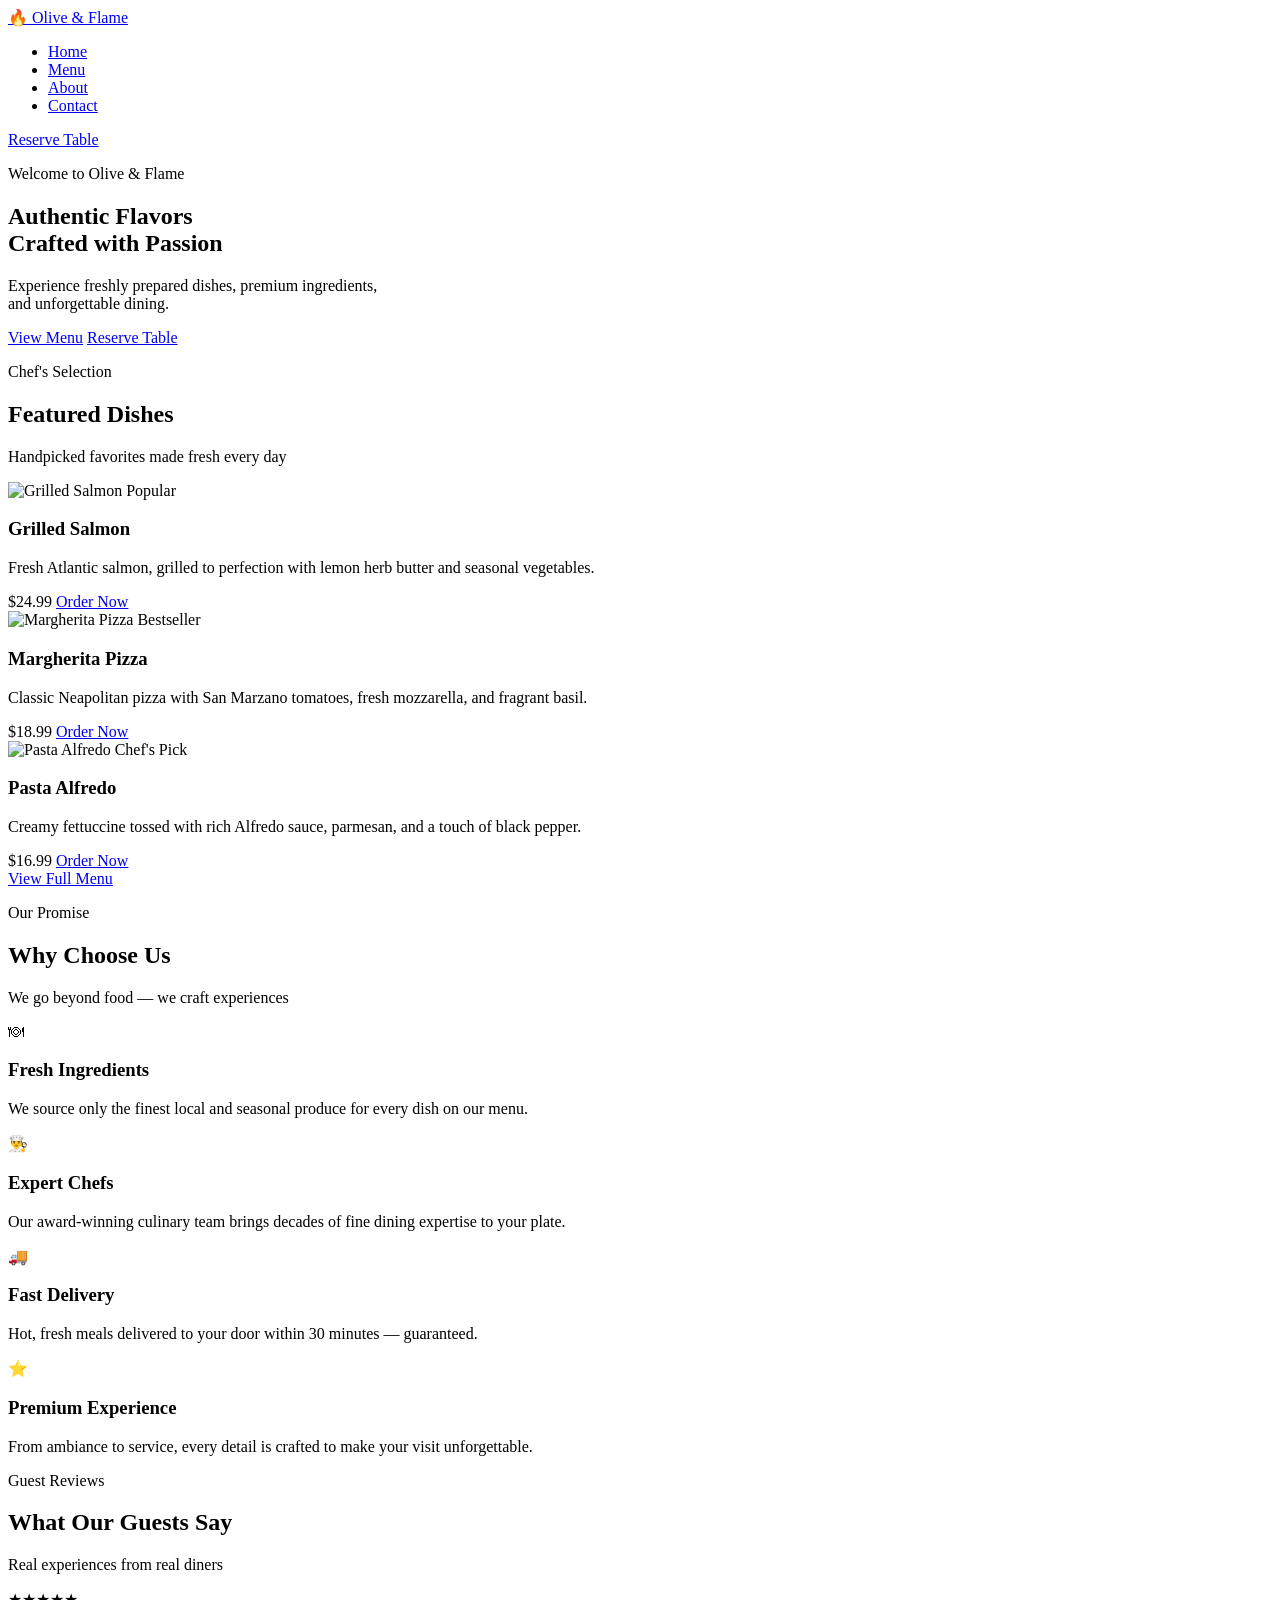
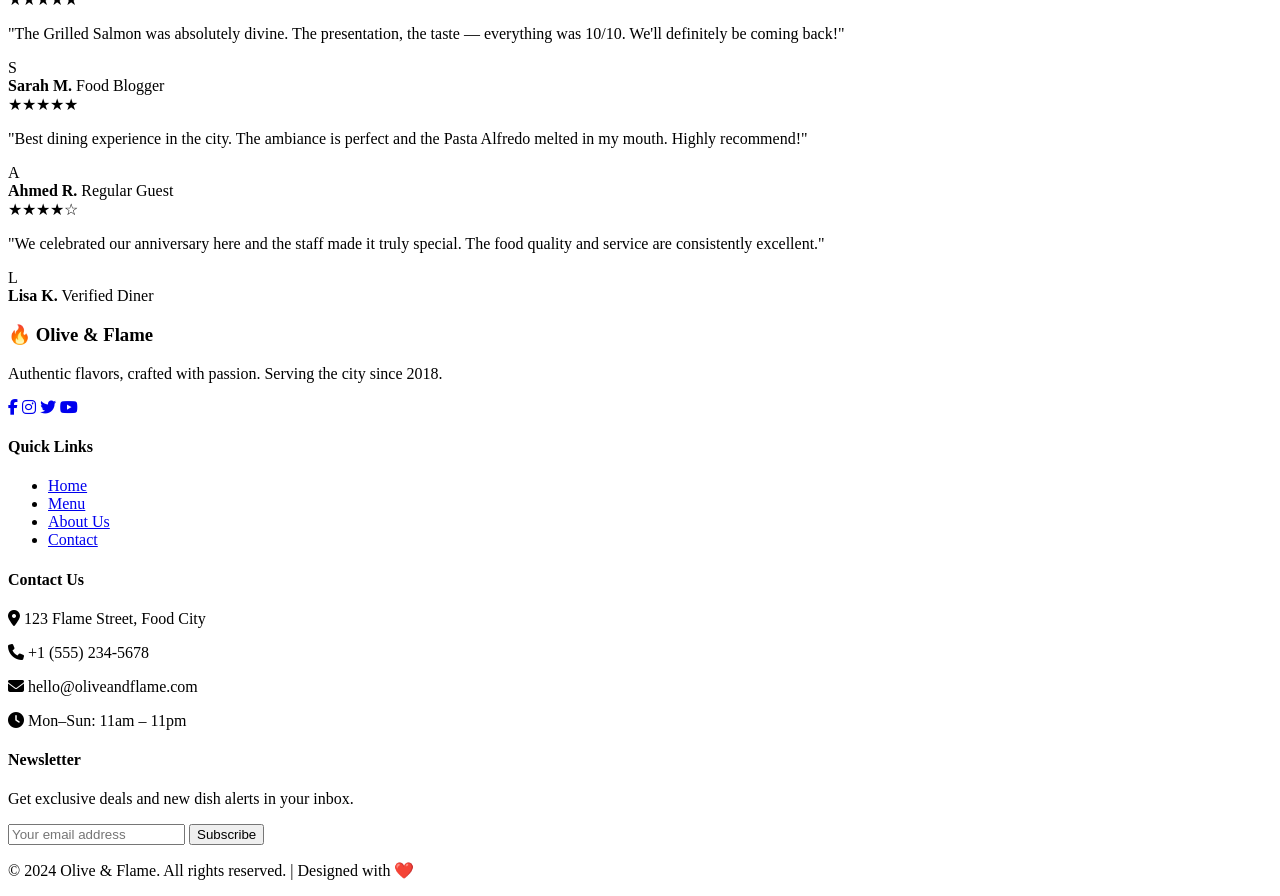
==== index.html @ fad20462 "HTML files of resturaent olive and flame" ====
<!doctype html>
<html lang="en">
  <head>
    <meta charset="UTF-8" />
    <meta name="viewport" content="width=device-width, initial-scale=1.0" />
    <title>Olive & Flame — Authentic Dining Experience</title>

    <!-- Google Fonts -->
    <link rel="preconnect" href="https://fonts.googleapis.com" />
    <link rel="preconnect" href="https://fonts.gstatic.com" crossorigin />
    <link
      href="https://fonts.googleapis.com/css2?family=Playfair+Display:wght@400;600;700&family=Poppins:wght@300;400;500;600&display=swap"
      rel="stylesheet"
    />

    <!-- Font Awesome for icons -->
    <link
      rel="stylesheet"
      href="https://cdnjs.cloudflare.com/ajax/libs/font-awesome/6.5.0/css/all.min.css"
    />

    <!--CSS file -->
    <link rel="stylesheet" href="css/style.css" />
  </head>
  <body>
    <!-- navbar -->
    <nav class="navbar">
      <div class="nav-container">
        <!-- Logo -->
        <a href="index.html" class="logo"> 🔥 Olive <span>&</span> Flame </a>

        <!-- Desktop Nav Links -->
        <ul class="nav-links" id="navLinks">
          <li><a href="index.html" class="active">Home</a></li>
          <li><a href="menu.html">Menu</a></li>
          <li><a href="about.html">About</a></li>
          <li><a href="about.html#contact">Contact</a></li>
        </ul>

        <!-- Reserve Button (desktop) -->
        <a href="about.html#contact" class="btn-reserve">Reserve Table</a>

        <!-- Hamburger Icon (mobile only) -->
        <div class="hamburger" id="hamburger">
          <span></span>
          <span></span>
          <span></span>
        </div>
      </div>
    </nav>
    <!-- end of navbar -->

    <!-- herosection -->
    <section class="hero">
      <div class="hero-overlay"></div>
      <div class="hero-content">
        <p class="hero-eyebrow">Welcome to Olive & Flame</p>
        <h1>Authentic Flavors<br />Crafted with Passion</h1>
        <p class="hero-sub">
          Experience freshly prepared dishes, premium ingredients,<br />
          and unforgettable dining.
        </p>
        <div class="hero-buttons">
          <a href="menu.html" class="btn-primary">View Menu</a>
          <a href="about.html#contact" class="btn-secondary">Reserve Table</a>
        </div>
      </div>
    </section>
    <!-- =end of herosection -->

    <!-- dishes -->
    <section class="featured-dishes">
      <div class="container">
        <div class="section-header">
          <p class="section-label">Chef's Selection</p>
          <h2>Featured Dishes</h2>
          <p class="section-sub">Handpicked favorites made fresh every day</p>
        </div>

        <div class="dishes-grid">
          <!-- Card 1 -->
          <div class="dish-card">
            <div class="dish-img-wrap">
              <img
                src="https://images.unsplash.com/photo-1467003909585-2f8a72700288?w=600"
                alt="Grilled Salmon"
              />
              <span class="dish-tag">Popular</span>
            </div>
            <div class="dish-info">
              <h3>Grilled Salmon</h3>
              <p>
                Fresh Atlantic salmon, grilled to perfection with lemon herb
                butter and seasonal vegetables.
              </p>
              <div class="dish-footer">
                <span class="price">$24.99</span>
                <a href="menu.html" class="btn-small">Order Now</a>
              </div>
            </div>
          </div>

          <!-- Card 2 -->
          <div class="dish-card">
            <div class="dish-img-wrap">
              <img
                src="https://images.unsplash.com/photo-1574071318508-1cdbab80d002?w=600"
                alt="Margherita Pizza"
              />
              <span class="dish-tag">Bestseller</span>
            </div>
            <div class="dish-info">
              <h3>Margherita Pizza</h3>
              <p>
                Classic Neapolitan pizza with San Marzano tomatoes, fresh
                mozzarella, and fragrant basil.
              </p>
              <div class="dish-footer">
                <span class="price">$18.99</span>
                <a href="menu.html" class="btn-small">Order Now</a>
              </div>
            </div>
          </div>

          <!-- Card 3 -->
          <div class="dish-card">
            <div class="dish-img-wrap">
              <img
                src="https://images.unsplash.com/photo-1555949258-eb67b1ef0ceb?w=600"
                alt="Pasta Alfredo"
              />
              <span class="dish-tag">Chef's Pick</span>
            </div>
            <div class="dish-info">
              <h3>Pasta Alfredo</h3>
              <p>
                Creamy fettuccine tossed with rich Alfredo sauce, parmesan, and
                a touch of black pepper.
              </p>
              <div class="dish-footer">
                <span class="price">$16.99</span>
                <a href="menu.html" class="btn-small">Order Now</a>
              </div>
            </div>
          </div>
        </div>
        <!-- end dishes-grid -->

        <div class="center-btn">
          <a href="menu.html" class="btn-primary">View Full Menu</a>
        </div>
      </div>
    </section>
    <!--end of dishes -->

    <!-- choose -->
    <section class="why-us">
      <div class="container">
        <div class="section-header">
          <p class="section-label">Our Promise</p>
          <h2>Why Choose Us</h2>
          <p class="section-sub">We go beyond food — we craft experiences</p>
        </div>

        <div class="features-grid">
          <div class="feature-card">
            <div class="feature-icon">🍽</div>
            <h3>Fresh Ingredients</h3>
            <p>
              We source only the finest local and seasonal produce for every
              dish on our menu.
            </p>
          </div>

          <div class="feature-card">
            <div class="feature-icon">👨‍🍳</div>
            <h3>Expert Chefs</h3>
            <p>
              Our award-winning culinary team brings decades of fine dining
              expertise to your plate.
            </p>
          </div>

          <div class="feature-card">
            <div class="feature-icon">🚚</div>
            <h3>Fast Delivery</h3>
            <p>
              Hot, fresh meals delivered to your door within 30 minutes —
              guaranteed.
            </p>
          </div>

          <div class="feature-card">
            <div class="feature-icon">⭐</div>
            <h3>Premium Experience</h3>
            <p>
              From ambiance to service, every detail is crafted to make your
              visit unforgettable.
            </p>
          </div>
        </div>
      </div>
    </section>
    <!-- end of choose us -->

    <!-- ========== TESTIMONIALS ========== -->
    <section class="testimonials">
      <div class="container">
        <div class="section-header">
          <p class="section-label">Guest Reviews</p>
          <h2>What Our Guests Say</h2>
          <p class="section-sub">Real experiences from real diners</p>
        </div>

        <div class="reviews-grid">
          <div class="review-card">
            <div class="stars">★★★★★</div>
            <p>
              "The Grilled Salmon was absolutely divine. The presentation, the
              taste — everything was 10/10. We'll definitely be coming back!"
            </p>
            <div class="reviewer">
              <div class="reviewer-avatar">S</div>
              <div>
                <strong>Sarah M.</strong>
                <span>Food Blogger</span>
              </div>
            </div>
          </div>

          <div class="review-card">
            <div class="stars">★★★★★</div>
            <p>
              "Best dining experience in the city. The ambiance is perfect and
              the Pasta Alfredo melted in my mouth. Highly recommend!"
            </p>
            <div class="reviewer">
              <div class="reviewer-avatar">A</div>
              <div>
                <strong>Ahmed R.</strong>
                <span>Regular Guest</span>
              </div>
            </div>
          </div>

          <div class="review-card">
            <div class="stars">★★★★☆</div>
            <p>
              "We celebrated our anniversary here and the staff made it truly
              special. The food quality and service are consistently excellent."
            </p>
            <div class="reviewer">
              <div class="reviewer-avatar">L</div>
              <div>
                <strong>Lisa K.</strong>
                <span>Verified Diner</span>
              </div>
            </div>
          </div>
        </div>
      </div>
    </section>
    <!-- ========== END TESTIMONIALS ========== -->

    <!-- ========== FOOTER ========== -->
    <footer class="footer">
      <div class="container">
        <div class="footer-grid">
          <!-- Brand -->
          <div class="footer-brand">
            <h3>🔥 Olive & Flame</h3>
            <p>
              Authentic flavors, crafted with passion. Serving the city since
              2018.
            </p>
            <div class="social-icons">
              <a href="#"><i class="fab fa-facebook-f"></i></a>
              <a href="#"><i class="fab fa-instagram"></i></a>
              <a href="#"><i class="fab fa-twitter"></i></a>
              <a href="#"><i class="fab fa-youtube"></i></a>
            </div>
          </div>

          <!-- Quick Links -->
          <div class="footer-links">
            <h4>Quick Links</h4>
            <ul>
              <li><a href="index.html">Home</a></li>
              <li><a href="menu.html">Menu</a></li>
              <li><a href="about.html">About Us</a></li>
              <li><a href="about.html#contact">Contact</a></li>
            </ul>
          </div>

          <!-- Contact Info -->
          <div class="footer-contact">
            <h4>Contact Us</h4>
            <p>
              <i class="fas fa-map-marker-alt"></i> 123 Flame Street, Food City
            </p>
            <p><i class="fas fa-phone"></i> +1 (555) 234-5678</p>
            <p><i class="fas fa-envelope"></i> hello@oliveandflame.com</p>
            <p><i class="fas fa-clock"></i> Mon–Sun: 11am – 11pm</p>
          </div>

          <!-- Newsletter -->
          <div class="footer-newsletter">
            <h4>Newsletter</h4>
            <p>Get exclusive deals and new dish alerts in your inbox.</p>
            <div class="newsletter-form">
              <input type="email" placeholder="Your email address" />
              <button>Subscribe</button>
            </div>
          </div>
        </div>
        <!-- end footer-grid -->

        <div class="footer-bottom">
          <p>© 2024 Olive & Flame. All rights reserved. | Designed with ❤️</p>
        </div>
      </div>
    </footer>
    <!--  END FOOTER  -->

    <!-- JavaScript file -->
    <script src="js/script.js"></script>
  </body>
</html>
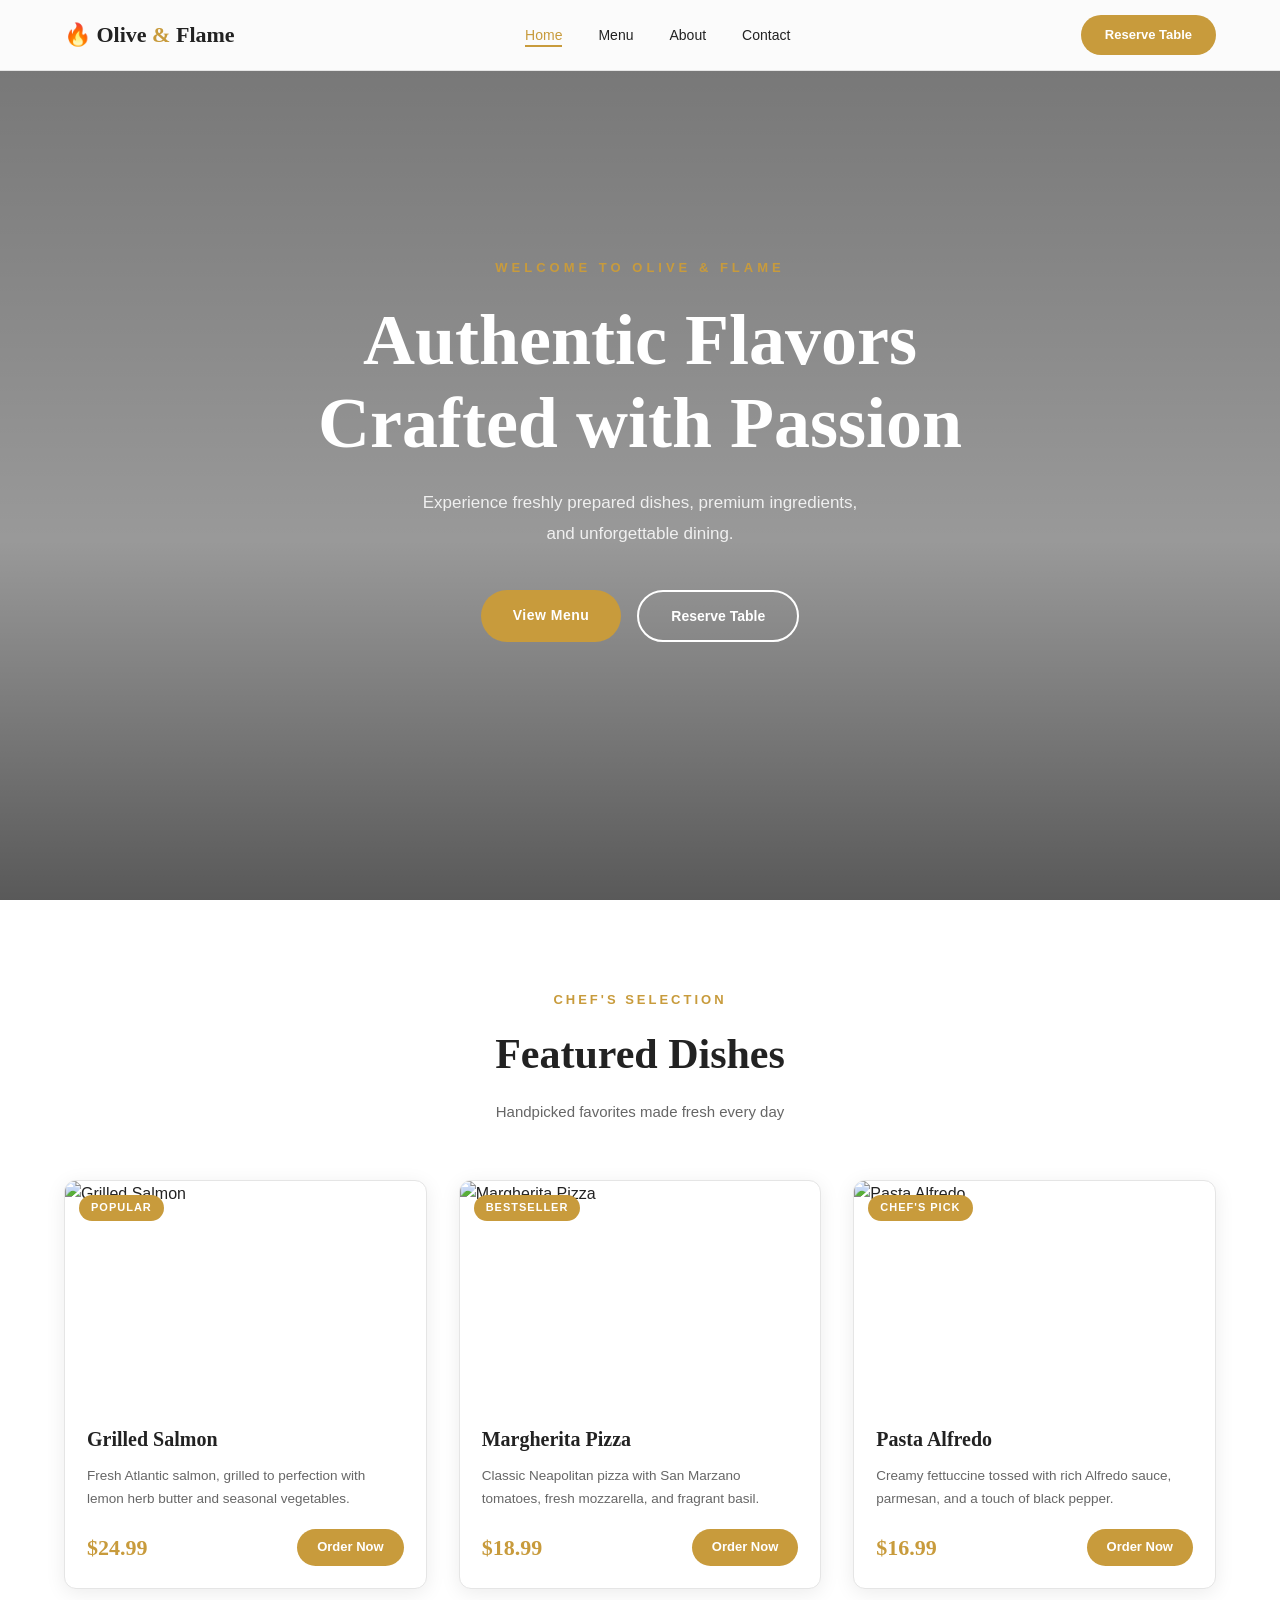
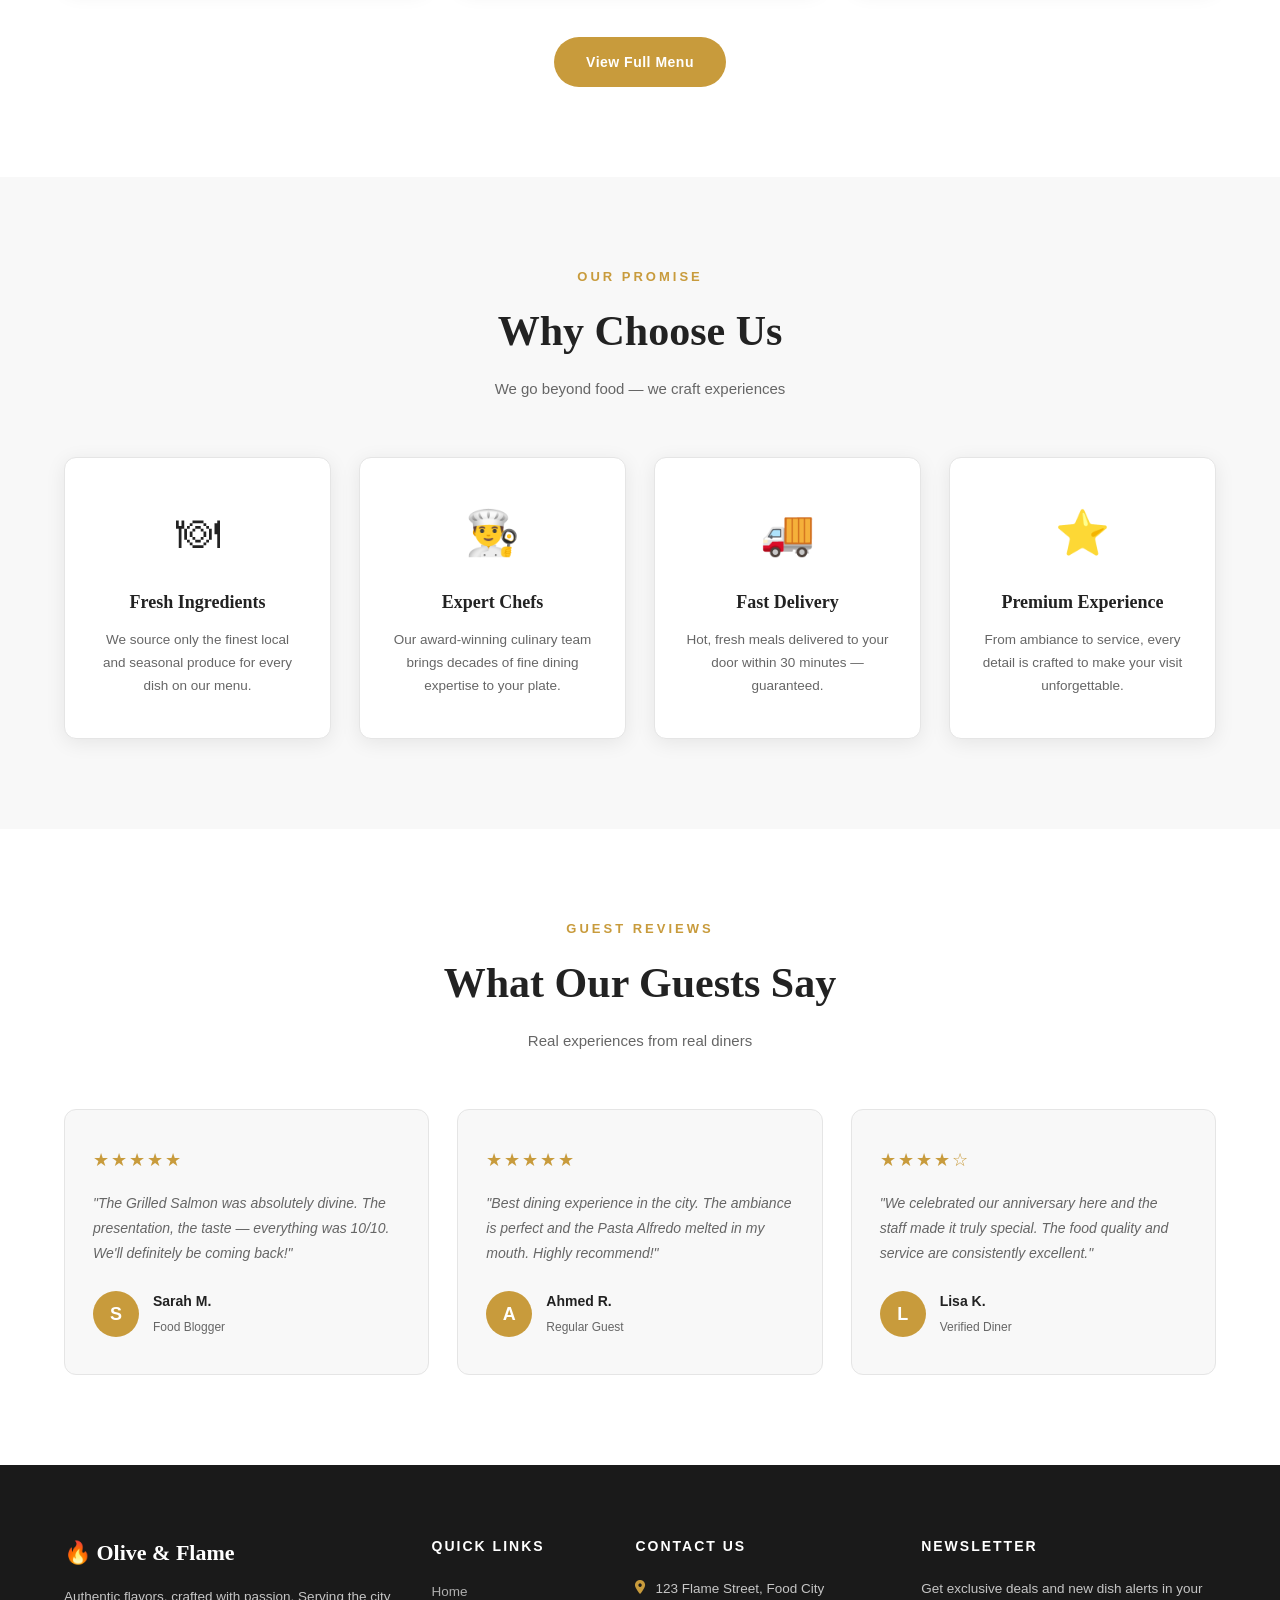
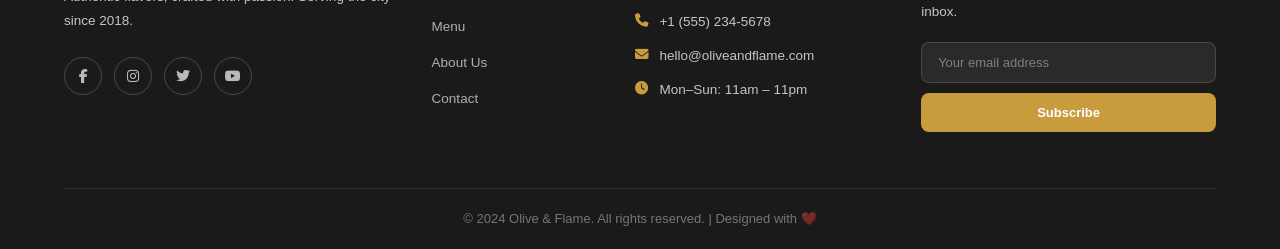
==== commit 70615864: "html files" ====
--- a/index.html
+++ b/index.html
@@ -20,7 +20,7 @@
     />
 
     <!--CSS file -->
-    <link rel="stylesheet" href="css/style.css" />
+    <link rel="stylesheet" href="style.css" />
   </head>
   <body>
     <!-- navbar -->
--- a/style.css
+++ b/style.css
@@ -0,0 +1,1439 @@
+/* ========================================
+   OLIVE & FLAME — style.css
+   ======================================== */
+
+/* ---- CSS VARIABLES (Color & Font Tokens) ---- */
+:root {
+  --white: #ffffff;
+  --bg-light: #f8f8f8;
+  --dark: #222222;
+  --gray: #666666;
+  --border: #e5e5e5;
+  --gold: #c89b3c;
+  --gold-dark: #a07828;
+  --font-head: "Playfair Display", serif;
+  --font-body: "Poppins", sans-serif;
+  --shadow: 0 4px 20px rgba(0, 0, 0, 0.08);
+  --radius: 12px;
+  --transition: all 0.3s ease;
+}
+
+/* ---- RESET & BASE ---- */
+*,
+*::before,
+*::after {
+  margin: 0;
+  padding: 0;
+  box-sizing: border-box;
+}
+
+html {
+  scroll-behavior: smooth;
+}
+
+body {
+  font-family: var(--font-body);
+  color: var(--dark);
+  background-color: var(--white);
+  line-height: 1.6;
+  font-size: 16px;
+}
+
+a {
+  text-decoration: none;
+  color: inherit;
+}
+
+ul {
+  list-style: none;
+}
+
+img {
+  width: 100%;
+  display: block;
+  object-fit: cover;
+}
+
+/* ---- REUSABLE CONTAINER ---- */
+.container {
+  max-width: 1200px;
+  margin: 0 auto;
+  padding: 0 24px;
+}
+
+/* ---- SECTION SPACING ---- */
+section {
+  padding: 90px 0;
+}
+
+/* ---- SECTION HEADER (reused in every section) ---- */
+.section-header {
+  text-align: center;
+  margin-bottom: 56px;
+}
+
+.section-label {
+  font-family: var(--font-body);
+  font-size: 13px;
+  font-weight: 600;
+  letter-spacing: 3px;
+  text-transform: uppercase;
+  color: var(--gold);
+  margin-bottom: 10px;
+}
+
+.section-header h2 {
+  font-family: var(--font-head);
+  font-size: clamp(28px, 4vw, 42px);
+  font-weight: 700;
+  color: var(--dark);
+  margin-bottom: 12px;
+}
+
+.section-sub {
+  font-size: 15px;
+  color: var(--gray);
+  max-width: 500px;
+  margin: 0 auto;
+}
+
+/* ---- BUTTONS ---- */
+.btn-primary {
+  display: inline-block;
+  background-color: var(--gold);
+  color: var(--white);
+  padding: 14px 32px;
+  border-radius: 50px;
+  font-family: var(--font-body);
+  font-size: 14px;
+  font-weight: 600;
+  letter-spacing: 0.5px;
+  transition: var(--transition);
+}
+
+.btn-primary:hover {
+  background-color: var(--gold-dark);
+  transform: translateY(-2px);
+  box-shadow: 0 8px 24px rgba(200, 155, 60, 0.35);
+}
+
+.btn-secondary {
+  display: inline-block;
+  background-color: transparent;
+  color: var(--white);
+  padding: 13px 32px;
+  border-radius: 50px;
+  border: 2px solid var(--white);
+  font-family: var(--font-body);
+  font-size: 14px;
+  font-weight: 600;
+  transition: var(--transition);
+}
+
+.btn-secondary:hover {
+  background-color: var(--white);
+  color: var(--dark);
+  transform: translateY(-2px);
+}
+
+.btn-small {
+  display: inline-block;
+  background-color: var(--gold);
+  color: var(--white);
+  padding: 8px 20px;
+  border-radius: 50px;
+  font-size: 13px;
+  font-weight: 600;
+  transition: var(--transition);
+}
+
+.btn-small:hover {
+  background-color: var(--gold-dark);
+  transform: translateY(-1px);
+}
+
+.center-btn {
+  text-align: center;
+  margin-top: 48px;
+}
+
+/* ============================================================
+   NAVBAR
+   ============================================================ */
+.navbar {
+  position: fixed;
+  top: 0;
+  left: 0;
+  width: 100%;
+  z-index: 1000;
+  background-color: rgba(255, 255, 255, 0.97);
+  backdrop-filter: blur(10px);
+  border-bottom: 1px solid var(--border);
+  transition: var(--transition);
+}
+
+.nav-container {
+  max-width: 1200px;
+  margin: 0 auto;
+  padding: 0 24px;
+  height: 70px;
+  display: flex;
+  align-items: center;
+  justify-content: space-between;
+}
+
+/* Logo */
+.logo {
+  font-family: var(--font-head);
+  font-size: 22px;
+  font-weight: 700;
+  color: var(--dark);
+}
+
+.logo span {
+  color: var(--gold);
+}
+
+/* Desktop nav links */
+.nav-links {
+  display: flex;
+  align-items: center;
+  gap: 36px;
+}
+
+.nav-links a {
+  font-size: 14px;
+  font-weight: 500;
+  color: var(--dark);
+  position: relative;
+  padding-bottom: 4px;
+  transition: var(--transition);
+}
+
+.nav-links a::after {
+  content: "";
+  position: absolute;
+  bottom: 0;
+  left: 0;
+  width: 0;
+  height: 2px;
+  background-color: var(--gold);
+  transition: var(--transition);
+}
+
+.nav-links a:hover,
+.nav-links a.active {
+  color: var(--gold);
+}
+
+.nav-links a:hover::after,
+.nav-links a.active::after {
+  width: 100%;
+}
+
+/* Reserve button in navbar */
+.btn-reserve {
+  background-color: var(--gold);
+  color: var(--white);
+  padding: 10px 24px;
+  border-radius: 50px;
+  font-size: 13px;
+  font-weight: 600;
+  transition: var(--transition);
+}
+
+.btn-reserve:hover {
+  background-color: var(--gold-dark);
+  transform: translateY(-1px);
+}
+
+/* Hamburger */
+.hamburger {
+  display: none;
+  flex-direction: column;
+  gap: 5px;
+  cursor: pointer;
+  padding: 4px;
+}
+
+.hamburger span {
+  display: block;
+  width: 25px;
+  height: 2px;
+  background-color: var(--dark);
+  border-radius: 2px;
+  transition: var(--transition);
+}
+
+/* Hamburger animation when open */
+.hamburger.open span:nth-child(1) {
+  transform: translateY(7px) rotate(45deg);
+}
+.hamburger.open span:nth-child(2) {
+  opacity: 0;
+}
+.hamburger.open span:nth-child(3) {
+  transform: translateY(-7px) rotate(-45deg);
+}
+
+/* ============================================================
+   HERO SECTION
+   ============================================================ */
+.hero {
+  position: relative;
+  min-height: 100vh;
+  display: flex;
+  align-items: center;
+  justify-content: center;
+  text-align: center;
+
+  /* Background image — Unsplash restaurant photo */
+  background-image: url("https://images.unsplash.com/photo-1517248135467-4c7edcad34c4?w=1600");
+  background-size: cover;
+  background-position: center;
+  background-attachment: fixed;
+}
+
+.hero-overlay {
+  position: absolute;
+  inset: 0;
+  background: linear-gradient(
+    to bottom,
+    rgba(0, 0, 0, 0.55) 0%,
+    rgba(0, 0, 0, 0.4) 60%,
+    rgba(0, 0, 0, 0.65) 100%
+  );
+}
+
+.hero-content {
+  position: relative;
+  z-index: 1;
+  padding: 0 24px;
+  max-width: 780px;
+  margin: 0 auto;
+}
+
+.hero-eyebrow {
+  font-size: 13px;
+  font-weight: 600;
+  letter-spacing: 4px;
+  text-transform: uppercase;
+  color: var(--gold);
+  margin-bottom: 20px;
+}
+
+.hero-content h1 {
+  font-family: var(--font-head);
+  font-size: clamp(36px, 6vw, 72px);
+  font-weight: 700;
+  color: var(--white);
+  line-height: 1.15;
+  margin-bottom: 24px;
+}
+
+.hero-sub {
+  font-size: clamp(14px, 2vw, 17px);
+  color: rgba(255, 255, 255, 0.85);
+  margin-bottom: 40px;
+  line-height: 1.8;
+}
+
+.hero-buttons {
+  display: flex;
+  gap: 16px;
+  justify-content: center;
+  flex-wrap: wrap;
+}
+
+/* ============================================================
+   FEATURED DISHES
+   ============================================================ */
+.featured-dishes {
+  background-color: var(--white);
+}
+
+.dishes-grid {
+  display: grid;
+  grid-template-columns: repeat(3, 1fr);
+  gap: 32px;
+}
+
+/* Dish Card */
+.dish-card {
+  background-color: var(--white);
+  border-radius: var(--radius);
+  border: 1px solid var(--border);
+  overflow: hidden;
+  box-shadow: var(--shadow);
+  transition: var(--transition);
+}
+
+.dish-card:hover {
+  transform: translateY(-6px);
+  box-shadow: 0 16px 40px rgba(0, 0, 0, 0.12);
+}
+
+.dish-img-wrap {
+  position: relative;
+  height: 220px;
+  overflow: hidden;
+}
+
+.dish-img-wrap img {
+  height: 100%;
+  transition: transform 0.5s ease;
+}
+
+.dish-card:hover .dish-img-wrap img {
+  transform: scale(1.06);
+}
+
+.dish-tag {
+  position: absolute;
+  top: 14px;
+  left: 14px;
+  background-color: var(--gold);
+  color: var(--white);
+  font-size: 11px;
+  font-weight: 600;
+  letter-spacing: 1px;
+  text-transform: uppercase;
+  padding: 4px 12px;
+  border-radius: 50px;
+}
+
+.dish-info {
+  padding: 22px;
+}
+
+.dish-info h3 {
+  font-family: var(--font-head);
+  font-size: 20px;
+  font-weight: 600;
+  margin-bottom: 10px;
+  color: var(--dark);
+}
+
+.dish-info p {
+  font-size: 13.5px;
+  color: var(--gray);
+  line-height: 1.7;
+  margin-bottom: 18px;
+}
+
+.dish-footer {
+  display: flex;
+  align-items: center;
+  justify-content: space-between;
+}
+
+.price {
+  font-family: var(--font-head);
+  font-size: 22px;
+  font-weight: 700;
+  color: var(--gold);
+}
+
+/* ============================================================
+   WHY CHOOSE US
+   ============================================================ */
+.why-us {
+  background-color: var(--bg-light);
+}
+
+.features-grid {
+  display: grid;
+  grid-template-columns: repeat(4, 1fr);
+  gap: 28px;
+}
+
+.feature-card {
+  background-color: var(--white);
+  border-radius: var(--radius);
+  border: 1px solid var(--border);
+  padding: 40px 28px;
+  text-align: center;
+  transition: var(--transition);
+  box-shadow: var(--shadow);
+}
+
+.feature-card:hover {
+  transform: translateY(-5px);
+  border-color: var(--gold);
+  box-shadow: 0 12px 32px rgba(200, 155, 60, 0.15);
+}
+
+.feature-icon {
+  font-size: 44px;
+  margin-bottom: 20px;
+  display: block;
+}
+
+.feature-card h3 {
+  font-family: var(--font-head);
+  font-size: 18px;
+  font-weight: 600;
+  margin-bottom: 12px;
+  color: var(--dark);
+}
+
+.feature-card p {
+  font-size: 13.5px;
+  color: var(--gray);
+  line-height: 1.7;
+}
+
+/* ============================================================
+   TESTIMONIALS
+   ============================================================ */
+.testimonials {
+  background-color: var(--white);
+}
+
+.reviews-grid {
+  display: grid;
+  grid-template-columns: repeat(3, 1fr);
+  gap: 28px;
+}
+
+.review-card {
+  background-color: var(--bg-light);
+  border-radius: var(--radius);
+  border: 1px solid var(--border);
+  padding: 36px 28px;
+  transition: var(--transition);
+}
+
+.review-card:hover {
+  box-shadow: 0 10px 30px rgba(0, 0, 0, 0.08);
+  transform: translateY(-4px);
+}
+
+.stars {
+  color: var(--gold);
+  font-size: 18px;
+  letter-spacing: 2px;
+  margin-bottom: 16px;
+}
+
+.review-card p {
+  font-size: 14px;
+  color: var(--gray);
+  line-height: 1.8;
+  font-style: italic;
+  margin-bottom: 24px;
+}
+
+.reviewer {
+  display: flex;
+  align-items: center;
+  gap: 14px;
+}
+
+.reviewer-avatar {
+  width: 46px;
+  height: 46px;
+  border-radius: 50%;
+  background-color: var(--gold);
+  color: var(--white);
+  font-weight: 700;
+  font-size: 18px;
+  display: flex;
+  align-items: center;
+  justify-content: center;
+  flex-shrink: 0;
+}
+
+.reviewer strong {
+  display: block;
+  font-size: 14px;
+  font-weight: 600;
+  color: var(--dark);
+}
+
+.reviewer span {
+  font-size: 12px;
+  color: var(--gray);
+}
+
+/* ============================================================
+   FOOTER
+   ============================================================ */
+.footer {
+  background-color: #1a1a1a;
+  color: rgba(255, 255, 255, 0.75);
+  padding: 70px 0 0;
+}
+
+.footer-grid {
+  display: grid;
+  grid-template-columns: 2fr 1fr 1.5fr 1.8fr;
+  gap: 40px;
+  padding-bottom: 56px;
+  border-bottom: 1px solid rgba(255, 255, 255, 0.1);
+}
+
+/* Brand column */
+.footer-brand h3 {
+  font-family: var(--font-head);
+  font-size: 22px;
+  color: var(--white);
+  margin-bottom: 14px;
+}
+
+.footer-brand p {
+  font-size: 13.5px;
+  line-height: 1.8;
+  margin-bottom: 24px;
+}
+
+.social-icons {
+  display: flex;
+  gap: 12px;
+}
+
+.social-icons a {
+  width: 38px;
+  height: 38px;
+  border-radius: 50%;
+  border: 1px solid rgba(255, 255, 255, 0.2);
+  display: flex;
+  align-items: center;
+  justify-content: center;
+  font-size: 14px;
+  color: rgba(255, 255, 255, 0.7);
+  transition: var(--transition);
+}
+
+.social-icons a:hover {
+  background-color: var(--gold);
+  border-color: var(--gold);
+  color: var(--white);
+  transform: translateY(-2px);
+}
+
+/* Links column */
+.footer-links h4,
+.footer-contact h4,
+.footer-newsletter h4 {
+  font-family: var(--font-body);
+  font-size: 14px;
+  font-weight: 600;
+  letter-spacing: 2px;
+  text-transform: uppercase;
+  color: var(--white);
+  margin-bottom: 20px;
+}
+
+.footer-links ul {
+  display: flex;
+  flex-direction: column;
+  gap: 10px;
+}
+
+.footer-links a {
+  font-size: 13.5px;
+  color: rgba(255, 255, 255, 0.65);
+  transition: var(--transition);
+}
+
+.footer-links a:hover {
+  color: var(--gold);
+  padding-left: 6px;
+}
+
+/* Contact column */
+.footer-contact p {
+  font-size: 13.5px;
+  margin-bottom: 12px;
+  display: flex;
+  align-items: flex-start;
+  gap: 10px;
+}
+
+.footer-contact i {
+  color: var(--gold);
+  margin-top: 3px;
+  flex-shrink: 0;
+}
+
+/* Newsletter column */
+.footer-newsletter p {
+  font-size: 13.5px;
+  line-height: 1.7;
+  margin-bottom: 18px;
+}
+
+.newsletter-form {
+  display: flex;
+  flex-direction: column;
+  gap: 10px;
+}
+
+.newsletter-form input {
+  padding: 12px 16px;
+  border-radius: 8px;
+  border: 1px solid rgba(255, 255, 255, 0.15);
+  background-color: rgba(255, 255, 255, 0.07);
+  color: var(--white);
+  font-family: var(--font-body);
+  font-size: 13px;
+  outline: none;
+  transition: var(--transition);
+}
+
+.newsletter-form input::placeholder {
+  color: rgba(255, 255, 255, 0.4);
+}
+
+.newsletter-form input:focus {
+  border-color: var(--gold);
+  background-color: rgba(255, 255, 255, 0.1);
+}
+
+.newsletter-form button {
+  padding: 12px;
+  background-color: var(--gold);
+  color: var(--white);
+  border: none;
+  border-radius: 8px;
+  font-family: var(--font-body);
+  font-size: 13px;
+  font-weight: 600;
+  cursor: pointer;
+  transition: var(--transition);
+}
+
+.newsletter-form button:hover {
+  background-color: var(--gold-dark);
+}
+
+/* Footer bottom bar */
+.footer-bottom {
+  padding: 20px 0;
+  text-align: center;
+}
+
+.footer-bottom p {
+  font-size: 13px;
+  color: rgba(255, 255, 255, 0.4);
+}
+
+/* ============================================================
+   RESPONSIVE — TABLET (max 1024px)
+   ============================================================ */
+@media (max-width: 1024px) {
+  .features-grid {
+    grid-template-columns: repeat(2, 1fr);
+  }
+
+  .footer-grid {
+    grid-template-columns: repeat(2, 1fr);
+  }
+}
+
+/* ============================================================
+   RESPONSIVE — MOBILE (max 768px)
+   ============================================================ */
+@media (max-width: 768px) {
+  section {
+    padding: 64px 0;
+  }
+
+  /* Navbar mobile */
+  .nav-links {
+    display: none;
+    flex-direction: column;
+    gap: 0;
+    position: absolute;
+    top: 70px;
+    left: 0;
+    width: 100%;
+    background-color: var(--white);
+    border-top: 1px solid var(--border);
+    padding: 12px 0 20px;
+    box-shadow: 0 8px 24px rgba(0, 0, 0, 0.08);
+  }
+
+  .nav-links.open {
+    display: flex;
+  }
+
+  .nav-links li a {
+    display: block;
+    padding: 13px 28px;
+    font-size: 15px;
+  }
+
+  .btn-reserve {
+    display: none;
+  }
+
+  .hamburger {
+    display: flex;
+  }
+
+  /* Hero mobile */
+  .hero {
+    background-attachment: scroll;
+    min-height: 100svh;
+  }
+
+  .hero-content h1 {
+    font-size: 34px;
+  }
+
+  .hero-sub br {
+    display: none;
+  }
+
+  /* Dishes — 1 column */
+  .dishes-grid {
+    grid-template-columns: 1fr;
+    max-width: 420px;
+    margin: 0 auto;
+  }
+
+  /* Features — 1 column */
+  .features-grid {
+    grid-template-columns: 1fr;
+    max-width: 420px;
+    margin: 0 auto;
+  }
+
+  /* Reviews — 1 column */
+  .reviews-grid {
+    grid-template-columns: 1fr;
+  }
+
+  /* Footer — 1 column */
+  .footer-grid {
+    grid-template-columns: 1fr;
+    gap: 36px;
+  }
+}
+
+/* ============================================================
+   RESPONSIVE — SMALL TABLET (769px – 1024px) dishes grid
+   ============================================================ */
+@media (min-width: 769px) and (max-width: 1024px) {
+  .dishes-grid {
+    grid-template-columns: repeat(2, 1fr);
+  }
+
+  .reviews-grid {
+    grid-template-columns: repeat(2, 1fr);
+  }
+}
+/* ============================================================
+   PAGE HERO (menu.html & about.html ke liye)
+   ============================================================ */
+.page-hero {
+  position: relative;
+  height: 420px;
+  display: flex;
+  align-items: center;
+  justify-content: center;
+  text-align: center;
+  background-size: cover;
+  background-position: center;
+  margin-top: 70px;
+}
+
+.page-hero-content {
+  position: relative;
+  z-index: 1;
+  color: var(--white);
+}
+
+.page-hero-content h1 {
+  font-family: var(--font-head);
+  font-size: clamp(32px, 5vw, 58px);
+  font-weight: 700;
+  margin: 12px 0 16px;
+}
+
+.page-hero-content p {
+  font-size: 16px;
+  opacity: 0.85;
+}
+
+/* ============================================================
+   MENU PAGE
+   ============================================================ */
+.menu-section {
+  padding: 70px 0 90px;
+  background-color: var(--bg-light);
+}
+
+/* Filter Tabs */
+.menu-tabs {
+  display: flex;
+  flex-wrap: wrap;
+  gap: 10px;
+  justify-content: center;
+  margin-bottom: 56px;
+}
+
+.tab-btn {
+  padding: 10px 26px;
+  border-radius: 50px;
+  border: 2px solid var(--border);
+  background: var(--white);
+  color: var(--gray);
+  font-family: var(--font-body);
+  font-size: 13px;
+  font-weight: 600;
+  cursor: pointer;
+  transition: var(--transition);
+}
+
+.tab-btn:hover,
+.tab-btn.active {
+  background-color: var(--gold);
+  border-color: var(--gold);
+  color: var(--white);
+}
+
+/* Category Title */
+.menu-category {
+  margin-bottom: 64px;
+}
+
+.category-title {
+  font-family: var(--font-head);
+  font-size: 28px;
+  font-weight: 600;
+  color: var(--dark);
+  margin-bottom: 28px;
+  padding-bottom: 14px;
+  border-bottom: 2px solid var(--border);
+  display: flex;
+  align-items: center;
+  gap: 12px;
+}
+
+.cat-icon {
+  font-size: 28px;
+}
+
+/* Menu Grid — 4 cards per row desktop */
+.menu-grid {
+  display: grid;
+  grid-template-columns: repeat(4, 1fr);
+  gap: 24px;
+}
+
+/* Menu Card */
+.menu-card {
+  background-color: var(--white);
+  border-radius: var(--radius);
+  border: 1px solid var(--border);
+  overflow: hidden;
+  box-shadow: var(--shadow);
+  transition: var(--transition);
+}
+
+.menu-card:hover {
+  transform: translateY(-5px);
+  box-shadow: 0 14px 36px rgba(0, 0, 0, 0.11);
+}
+
+.menu-img-wrap {
+  height: 180px;
+  overflow: hidden;
+}
+
+.menu-img-wrap img {
+  height: 100%;
+  transition: transform 0.5s ease;
+}
+
+.menu-card:hover .menu-img-wrap img {
+  transform: scale(1.07);
+}
+
+.menu-card-body {
+  padding: 18px;
+}
+
+.menu-card-top {
+  display: flex;
+  justify-content: space-between;
+  align-items: flex-start;
+  margin-bottom: 8px;
+  gap: 8px;
+}
+
+.menu-card-top h3 {
+  font-family: var(--font-head);
+  font-size: 16px;
+  font-weight: 600;
+  color: var(--dark);
+  line-height: 1.3;
+}
+
+.menu-price {
+  font-family: var(--font-head);
+  font-size: 17px;
+  font-weight: 700;
+  color: var(--gold);
+  white-space: nowrap;
+}
+
+.menu-card-body p {
+  font-size: 12.5px;
+  color: var(--gray);
+  line-height: 1.65;
+  margin-bottom: 12px;
+}
+
+/* Tags */
+.menu-tags {
+  display: flex;
+  flex-wrap: wrap;
+  gap: 6px;
+}
+
+.tag {
+  font-size: 10px;
+  font-weight: 600;
+  letter-spacing: 0.5px;
+  padding: 3px 10px;
+  border-radius: 50px;
+  text-transform: uppercase;
+}
+
+.tag.veg {
+  background: #e8f5e9;
+  color: #2e7d32;
+}
+.tag.spicy {
+  background: #fff3e0;
+  color: #e65100;
+}
+.tag.popular {
+  background: #e3f2fd;
+  color: #1565c0;
+}
+.tag.chef {
+  background: #fce4ec;
+  color: #c62828;
+}
+
+/* Hidden categories (JS filter) */
+.menu-category.hidden {
+  display: none;
+}
+
+/* ============================================================
+   ABOUT PAGE
+   ============================================================ */
+
+/* About Section */
+.about-section {
+  padding: 90px 0;
+  background-color: var(--white);
+}
+
+.about-grid {
+  display: grid;
+  grid-template-columns: 1fr 1fr;
+  gap: 70px;
+  align-items: center;
+}
+
+.about-img-wrap {
+  position: relative;
+  border-radius: var(--radius);
+  overflow: hidden;
+  box-shadow: 0 20px 60px rgba(0, 0, 0, 0.12);
+}
+
+.about-img-wrap img {
+  height: 520px;
+  object-fit: cover;
+}
+
+.about-badge {
+  position: absolute;
+  bottom: 28px;
+  right: 28px;
+  background-color: var(--gold);
+  color: var(--white);
+  padding: 20px 24px;
+  border-radius: var(--radius);
+  text-align: center;
+  box-shadow: 0 8px 24px rgba(200, 155, 60, 0.4);
+}
+
+.badge-number {
+  display: block;
+  font-family: var(--font-head);
+  font-size: 36px;
+  font-weight: 700;
+  line-height: 1;
+}
+
+.badge-text {
+  display: block;
+  font-size: 12px;
+  font-weight: 600;
+  opacity: 0.9;
+  margin-top: 4px;
+}
+
+.about-content h2 {
+  font-family: var(--font-head);
+  font-size: clamp(26px, 3vw, 40px);
+  font-weight: 700;
+  color: var(--dark);
+  margin: 12px 0 20px;
+  line-height: 1.2;
+}
+
+.about-lead {
+  font-size: 17px;
+  color: var(--dark);
+  font-weight: 500;
+  line-height: 1.75;
+  margin-bottom: 16px;
+}
+
+.about-body {
+  font-size: 14.5px;
+  color: var(--gray);
+  line-height: 1.8;
+  margin-bottom: 14px;
+}
+
+/* Stats Row */
+.about-stats {
+  display: grid;
+  grid-template-columns: repeat(4, 1fr);
+  gap: 20px;
+  margin-top: 36px;
+  padding-top: 32px;
+  border-top: 1px solid var(--border);
+}
+
+.stat {
+  text-align: center;
+}
+
+.stat strong {
+  display: block;
+  font-family: var(--font-head);
+  font-size: 26px;
+  font-weight: 700;
+  color: var(--gold);
+}
+
+.stat span {
+  font-size: 12px;
+  color: var(--gray);
+  font-weight: 500;
+  text-transform: uppercase;
+  letter-spacing: 1px;
+}
+
+/* Chefs Section */
+.chefs-section {
+  padding: 90px 0;
+  background-color: var(--bg-light);
+}
+
+.chefs-grid {
+  display: grid;
+  grid-template-columns: repeat(3, 1fr);
+  gap: 32px;
+}
+
+.chef-card {
+  background-color: var(--white);
+  border-radius: var(--radius);
+  overflow: hidden;
+  box-shadow: var(--shadow);
+  transition: var(--transition);
+  border: 1px solid var(--border);
+}
+
+.chef-card:hover {
+  transform: translateY(-6px);
+  box-shadow: 0 16px 40px rgba(0, 0, 0, 0.12);
+}
+
+.chef-img-wrap {
+  position: relative;
+  height: 300px;
+  overflow: hidden;
+}
+
+.chef-img-wrap img {
+  height: 100%;
+  transition: transform 0.5s ease;
+}
+
+.chef-card:hover .chef-img-wrap img {
+  transform: scale(1.05);
+}
+
+.chef-social {
+  position: absolute;
+  bottom: 16px;
+  right: 16px;
+  background-color: var(--gold);
+  width: 40px;
+  height: 40px;
+  border-radius: 50%;
+  display: flex;
+  align-items: center;
+  justify-content: center;
+  opacity: 0;
+  transform: translateY(8px);
+  transition: var(--transition);
+}
+
+.chef-card:hover .chef-social {
+  opacity: 1;
+  transform: translateY(0);
+}
+
+.chef-social a {
+  color: var(--white);
+  font-size: 15px;
+}
+
+.chef-info {
+  padding: 24px;
+}
+
+.chef-info h3 {
+  font-family: var(--font-head);
+  font-size: 20px;
+  font-weight: 600;
+  color: var(--dark);
+  margin-bottom: 6px;
+}
+
+.chef-role {
+  display: inline-block;
+  font-size: 12px;
+  font-weight: 600;
+  letter-spacing: 1.5px;
+  text-transform: uppercase;
+  color: var(--gold);
+  margin-bottom: 12px;
+}
+
+.chef-info p {
+  font-size: 13.5px;
+  color: var(--gray);
+  line-height: 1.7;
+}
+
+/* Contact Section */
+.contact-section {
+  padding: 90px 0;
+  background-color: var(--white);
+}
+
+.contact-grid {
+  display: grid;
+  grid-template-columns: 1.1fr 0.9fr;
+  gap: 60px;
+  align-items: start;
+}
+
+.contact-form-wrap h3 {
+  font-family: var(--font-head);
+  font-size: 24px;
+  font-weight: 600;
+  color: var(--dark);
+  margin-bottom: 28px;
+}
+
+/* Form Styles */
+.form-row {
+  display: grid;
+  grid-template-columns: 1fr 1fr;
+  gap: 18px;
+}
+
+.form-group {
+  margin-bottom: 20px;
+}
+
+.form-group label {
+  display: block;
+  font-size: 13px;
+  font-weight: 600;
+  color: var(--dark);
+  margin-bottom: 8px;
+}
+
+.form-group input,
+.form-group select,
+.form-group textarea {
+  width: 100%;
+  padding: 13px 16px;
+  border: 1.5px solid var(--border);
+  border-radius: 8px;
+  font-family: var(--font-body);
+  font-size: 14px;
+  color: var(--dark);
+  background-color: var(--white);
+  outline: none;
+  transition: var(--transition);
+}
+
+.form-group input:focus,
+.form-group select:focus,
+.form-group textarea:focus {
+  border-color: var(--gold);
+  box-shadow: 0 0 0 3px rgba(200, 155, 60, 0.12);
+}
+
+.form-group textarea {
+  resize: vertical;
+  min-height: 130px;
+}
+
+.btn-submit {
+  width: 100%;
+  padding: 15px;
+  background-color: var(--gold);
+  color: var(--white);
+  border: none;
+  border-radius: 50px;
+  font-family: var(--font-body);
+  font-size: 15px;
+  font-weight: 600;
+  cursor: pointer;
+  transition: var(--transition);
+  display: flex;
+  align-items: center;
+  justify-content: center;
+  gap: 10px;
+}
+
+.btn-submit:hover {
+  background-color: var(--gold-dark);
+  transform: translateY(-2px);
+  box-shadow: 0 8px 24px rgba(200, 155, 60, 0.35);
+}
+
+.form-success {
+  display: none;
+  margin-top: 18px;
+  padding: 16px 20px;
+  background-color: #e8f5e9;
+  color: #2e7d32;
+  border-radius: 8px;
+  font-size: 14px;
+  font-weight: 500;
+  align-items: center;
+  gap: 10px;
+}
+
+.form-success.show {
+  display: flex;
+}
+
+/* Contact Info Cards */
+.contact-info-cards {
+  display: flex;
+  flex-direction: column;
+  gap: 16px;
+  margin-bottom: 28px;
+}
+
+.info-card {
+  display: flex;
+  align-items: flex-start;
+  gap: 18px;
+  padding: 20px;
+  background-color: var(--bg-light);
+  border-radius: var(--radius);
+  border: 1px solid var(--border);
+  transition: var(--transition);
+}
+
+.info-card:hover {
+  border-color: var(--gold);
+  box-shadow: 0 4px 16px rgba(200, 155, 60, 0.1);
+}
+
+.info-icon {
+  width: 44px;
+  height: 44px;
+  border-radius: 50%;
+  background-color: var(--gold);
+  color: var(--white);
+  display: flex;
+  align-items: center;
+  justify-content: center;
+  font-size: 16px;
+  flex-shrink: 0;
+}
+
+.info-card h4 {
+  font-size: 13px;
+  font-weight: 600;
+  color: var(--dark);
+  margin-bottom: 4px;
+}
+
+.info-card p {
+  font-size: 13.5px;
+  color: var(--gray);
+}
+
+/* ============================================================
+   RESPONSIVE — MENU & ABOUT PAGES
+   ============================================================ */
+@media (max-width: 1024px) {
+  .menu-grid {
+    grid-template-columns: repeat(2, 1fr);
+  }
+
+  .about-grid {
+    grid-template-columns: 1fr;
+    gap: 40px;
+  }
+
+  .about-img-wrap img {
+    height: 380px;
+  }
+
+  .contact-grid {
+    grid-template-columns: 1fr;
+    gap: 48px;
+  }
+}
+
+@media (max-width: 768px) {
+  .page-hero {
+    height: 300px;
+  }
+
+  .menu-grid {
+    grid-template-columns: 1fr;
+    max-width: 420px;
+    margin: 0 auto;
+  }
+
+  .chefs-grid {
+    grid-template-columns: 1fr;
+    max-width: 420px;
+    margin: 0 auto;
+  }
+
+  .about-stats {
+    grid-template-columns: repeat(2, 1fr);
+  }
+
+  .form-row {
+    grid-template-columns: 1fr;
+  }
+}
